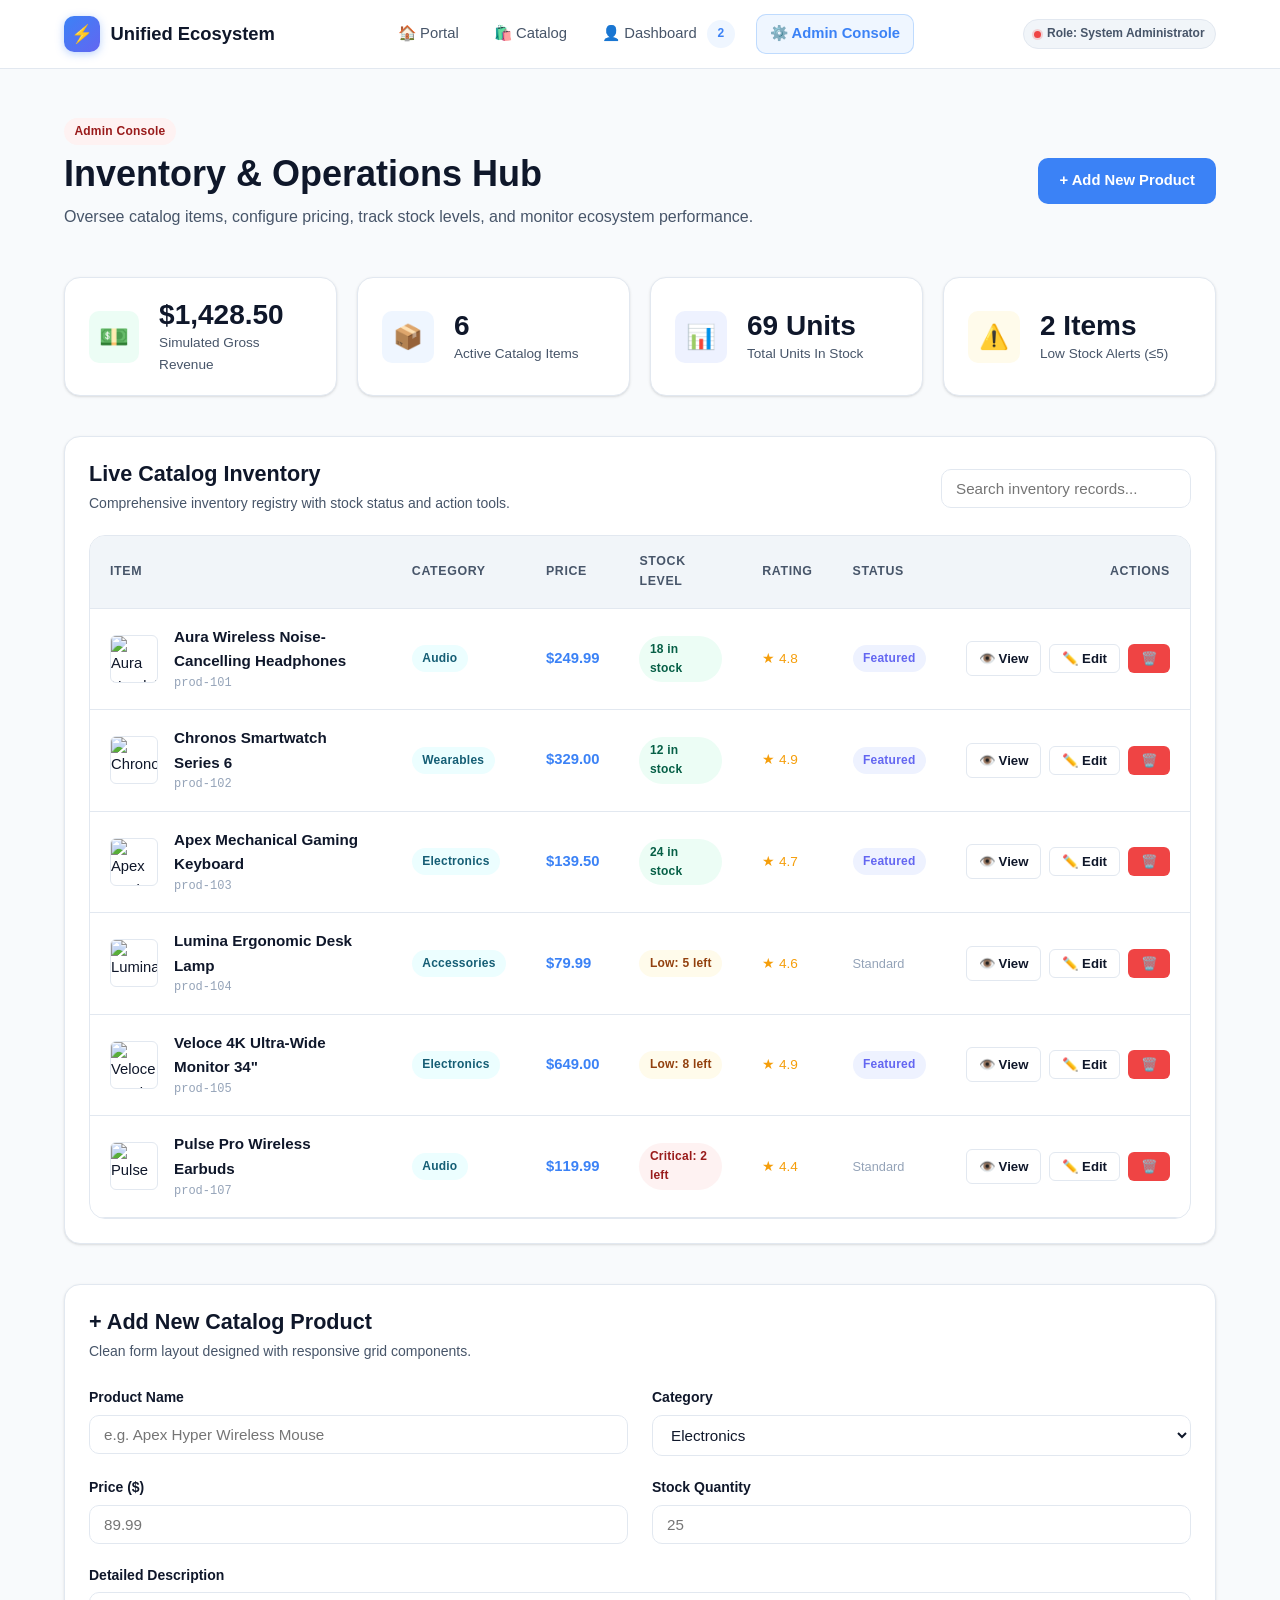
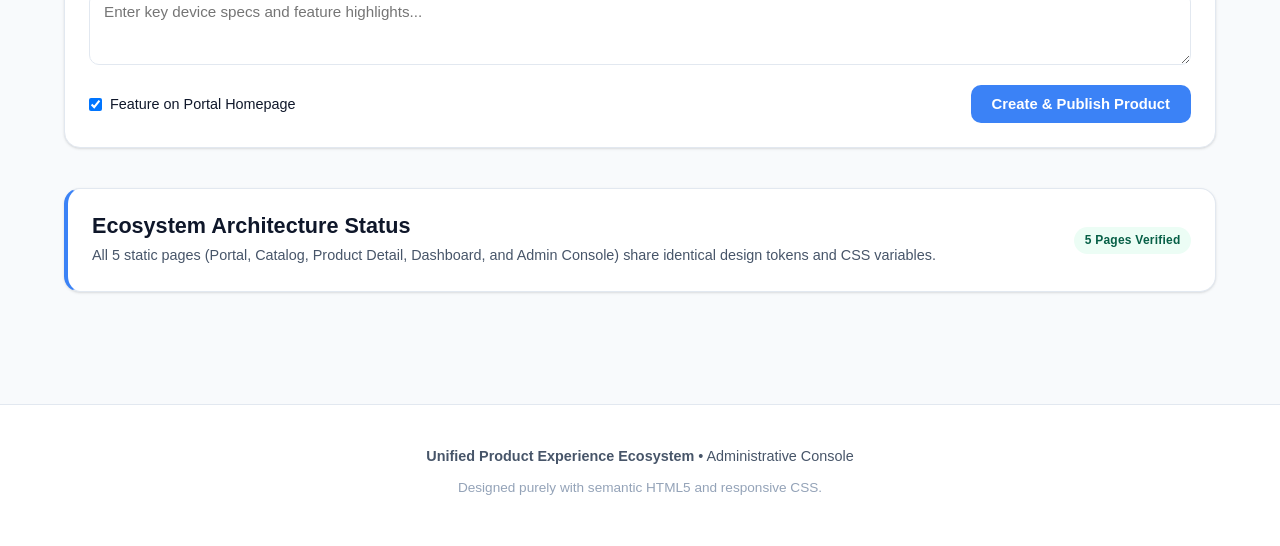
==== admin.html @ 72a85bd0 "feat: add pages, design system, navbar, and core HTML templates for the project ecosystem" ====
<!DOCTYPE html>
<html lang="en">
<head>
  <meta charset="UTF-8">
  <meta name="viewport" content="width=device-width, initial-scale=1.0">
  <title>Admin Operations Console | Unified Product Experience Ecosystem</title>
  <link rel="stylesheet" href="css/design-system.css">
  <link rel="stylesheet" href="css/navbar.css">
  <link rel="stylesheet" href="css/pages.css">
</head>
<body>

  <!-- Shared Navigation Header -->
  <header class="site-header">
    <div class="container nav-container">
      <a href="index.html" class="brand-logo">
        <div class="brand-icon">⚡</div>
        <span>Unified Ecosystem</span>
      </a>

      <ul class="nav-links">
        <li><a href="index.html" class="nav-link">🏠 Portal</a></li>
        <li><a href="catalog.html" class="nav-link">🛍️ Catalog</a></li>
        <li><a href="dashboard.html" class="nav-link">👤 Dashboard <span class="badge badge-primary" style="margin-left: 4px;">2</span></a></li>
        <li><a href="admin.html" class="nav-link active">⚙️ Admin Console</a></li>
      </ul>

      <div class="nav-actions">
        <div class="role-badge">
          <span class="role-indicator-dot" style="background-color: var(--danger); box-shadow: 0 0 0 2px rgba(239, 68, 68, 0.2);"></span>
          <span>Role: System Administrator</span>
        </div>
      </div>
    </div>
  </header>

  <!-- Main Content -->
  <main class="section">
    <div class="container">
      <!-- Page Title & Actions -->
      <div class="flex items-center justify-between" style="margin-bottom: 2rem; flex-wrap: wrap; gap: 1rem;">
        <div>
          <span class="badge badge-danger">Admin Console</span>
          <h1 style="margin-top: 0.35rem;">Inventory &amp; Operations Hub</h1>
          <p>Oversee catalog items, configure pricing, track stock levels, and monitor ecosystem performance.</p>
        </div>
        <div class="flex gap-2">
          <a href="#add-product-section" class="btn btn-primary">+ Add New Product</a>
        </div>
      </div>

      <!-- Real-time Admin KPI Cards -->
      <div class="metrics-grid">
        <div class="metric-card">
          <div class="metric-icon green">💵</div>
          <div>
            <div class="metric-value">$1,428.50</div>
            <div class="metric-label">Simulated Gross Revenue</div>
          </div>
        </div>
        <div class="metric-card">
          <div class="metric-icon blue">📦</div>
          <div>
            <div class="metric-value">6</div>
            <div class="metric-label">Active Catalog Items</div>
          </div>
        </div>
        <div class="metric-card">
          <div class="metric-icon purple">📊</div>
          <div>
            <div class="metric-value">69 Units</div>
            <div class="metric-label">Total Units In Stock</div>
          </div>
        </div>
        <div class="metric-card">
          <div class="metric-icon amber">⚠️</div>
          <div>
            <div class="metric-value">2 Items</div>
            <div class="metric-label">Low Stock Alerts (≤5)</div>
          </div>
        </div>
      </div>

      <!-- Inventory Management Table -->
      <div class="card" style="margin-bottom: 2.5rem;">
        <div class="flex items-center justify-between" style="margin-bottom: 1.25rem; flex-wrap: wrap; gap: 1rem;">
          <div>
            <h3 style="margin-bottom: 0.25rem;">Live Catalog Inventory</h3>
            <p style="font-size: 0.875rem; margin-bottom: 0;">Comprehensive inventory registry with stock status and action tools.</p>
          </div>
          <div style="min-width: 250px;">
            <input type="text" class="form-control" placeholder="Search inventory records...">
          </div>
        </div>

        <div class="admin-table-container">
          <table class="admin-table">
            <thead>
              <tr>
                <th>Item</th>
                <th>Category</th>
                <th>Price</th>
                <th>Stock Level</th>
                <th>Rating</th>
                <th>Status</th>
                <th style="text-align: right;">Actions</th>
              </tr>
            </thead>
            <tbody>
              <!-- Row 1 -->
              <tr>
                <td>
                  <div class="flex items-center gap-2">
                    <img src="https://images.unsplash.com/photo-1505740420928-5e560c06d30e?w=700&auto=format&fit=crop&q=80" alt="Aura Headphones" class="admin-table-thumb">
                    <div>
                      <strong style="color: var(--text-primary); font-size: 0.95rem;">Aura Wireless Noise-Cancelling Headphones</strong>
                      <div style="font-size: 0.75rem; color: var(--text-muted); font-family: var(--font-mono);">prod-101</div>
                    </div>
                  </div>
                </td>
                <td><span class="badge badge-info">Audio</span></td>
                <td><strong style="color: var(--primary);">$249.99</strong></td>
                <td><span class="badge badge-success">18 in stock</span></td>
                <td><span style="color: var(--warning); font-size: 0.85rem;">★ 4.8</span></td>
                <td><span class="badge badge-secondary">Featured</span></td>
                <td style="text-align: right;">
                  <div class="flex items-center gap-1" style="justify-content: flex-end;">
                    <a href="product-detail.html" class="btn btn-sm btn-outline" title="Inspect page">👁️ View</a>
                    <button class="btn btn-sm btn-outline" type="button">✏️ Edit</button>
                    <button class="btn btn-sm btn-danger" type="button">🗑️</button>
                  </div>
                </td>
              </tr>

              <!-- Row 2 -->
              <tr>
                <td>
                  <div class="flex items-center gap-2">
                    <img src="https://images.unsplash.com/photo-1523275335684-37898b6baf30?w=700&auto=format&fit=crop&q=80" alt="Chronos Smartwatch" class="admin-table-thumb">
                    <div>
                      <strong style="color: var(--text-primary); font-size: 0.95rem;">Chronos Smartwatch Series 6</strong>
                      <div style="font-size: 0.75rem; color: var(--text-muted); font-family: var(--font-mono);">prod-102</div>
                    </div>
                  </div>
                </td>
                <td><span class="badge badge-info">Wearables</span></td>
                <td><strong style="color: var(--primary);">$329.00</strong></td>
                <td><span class="badge badge-success">12 in stock</span></td>
                <td><span style="color: var(--warning); font-size: 0.85rem;">★ 4.9</span></td>
                <td><span class="badge badge-secondary">Featured</span></td>
                <td style="text-align: right;">
                  <div class="flex items-center gap-1" style="justify-content: flex-end;">
                    <a href="product-detail.html" class="btn btn-sm btn-outline" title="Inspect page">👁️ View</a>
                    <button class="btn btn-sm btn-outline" type="button">✏️ Edit</button>
                    <button class="btn btn-sm btn-danger" type="button">🗑️</button>
                  </div>
                </td>
              </tr>

              <!-- Row 3 -->
              <tr>
                <td>
                  <div class="flex items-center gap-2">
                    <img src="https://images.unsplash.com/photo-1587829741301-dc798b83add3?w=700&auto=format&fit=crop&q=80" alt="Apex Keyboard" class="admin-table-thumb">
                    <div>
                      <strong style="color: var(--text-primary); font-size: 0.95rem;">Apex Mechanical Gaming Keyboard</strong>
                      <div style="font-size: 0.75rem; color: var(--text-muted); font-family: var(--font-mono);">prod-103</div>
                    </div>
                  </div>
                </td>
                <td><span class="badge badge-info">Electronics</span></td>
                <td><strong style="color: var(--primary);">$139.50</strong></td>
                <td><span class="badge badge-success">24 in stock</span></td>
                <td><span style="color: var(--warning); font-size: 0.85rem;">★ 4.7</span></td>
                <td><span class="badge badge-secondary">Featured</span></td>
                <td style="text-align: right;">
                  <div class="flex items-center gap-1" style="justify-content: flex-end;">
                    <a href="product-detail.html" class="btn btn-sm btn-outline" title="Inspect page">👁️ View</a>
                    <button class="btn btn-sm btn-outline" type="button">✏️ Edit</button>
                    <button class="btn btn-sm btn-danger" type="button">🗑️</button>
                  </div>
                </td>
              </tr>

              <!-- Row 4 -->
              <tr>
                <td>
                  <div class="flex items-center gap-2">
                    <img src="https://images.unsplash.com/photo-1534073828943-f801091bb18c?w=700&auto=format&fit=crop&q=80" alt="Lumina Lamp" class="admin-table-thumb">
                    <div>
                      <strong style="color: var(--text-primary); font-size: 0.95rem;">Lumina Ergonomic Desk Lamp</strong>
                      <div style="font-size: 0.75rem; color: var(--text-muted); font-family: var(--font-mono);">prod-104</div>
                    </div>
                  </div>
                </td>
                <td><span class="badge badge-info">Accessories</span></td>
                <td><strong style="color: var(--primary);">$79.99</strong></td>
                <td><span class="badge badge-warning">Low: 5 left</span></td>
                <td><span style="color: var(--warning); font-size: 0.85rem;">★ 4.6</span></td>
                <td><span style="color: var(--text-muted); font-size: 0.8rem;">Standard</span></td>
                <td style="text-align: right;">
                  <div class="flex items-center gap-1" style="justify-content: flex-end;">
                    <a href="product-detail.html" class="btn btn-sm btn-outline" title="Inspect page">👁️ View</a>
                    <button class="btn btn-sm btn-outline" type="button">✏️ Edit</button>
                    <button class="btn btn-sm btn-danger" type="button">🗑️</button>
                  </div>
                </td>
              </tr>

              <!-- Row 5 -->
              <tr>
                <td>
                  <div class="flex items-center gap-2">
                    <img src="https://images.unsplash.com/photo-1527443224154-c4a3942d3acf?w=700&auto=format&fit=crop&q=80" alt="Veloce Monitor" class="admin-table-thumb">
                    <div>
                      <strong style="color: var(--text-primary); font-size: 0.95rem;">Veloce 4K Ultra-Wide Monitor 34"</strong>
                      <div style="font-size: 0.75rem; color: var(--text-muted); font-family: var(--font-mono);">prod-105</div>
                    </div>
                  </div>
                </td>
                <td><span class="badge badge-info">Electronics</span></td>
                <td><strong style="color: var(--primary);">$649.00</strong></td>
                <td><span class="badge badge-warning">Low: 8 left</span></td>
                <td><span style="color: var(--warning); font-size: 0.85rem;">★ 4.9</span></td>
                <td><span class="badge badge-secondary">Featured</span></td>
                <td style="text-align: right;">
                  <div class="flex items-center gap-1" style="justify-content: flex-end;">
                    <a href="product-detail.html" class="btn btn-sm btn-outline" title="Inspect page">👁️ View</a>
                    <button class="btn btn-sm btn-outline" type="button">✏️ Edit</button>
                    <button class="btn btn-sm btn-danger" type="button">🗑️</button>
                  </div>
                </td>
              </tr>

              <!-- Row 6 -->
              <tr>
                <td>
                  <div class="flex items-center gap-2">
                    <img src="https://images.unsplash.com/photo-1590658268037-6bf12165a8df?w=700&auto=format&fit=crop&q=80" alt="Pulse Pro Earbuds" class="admin-table-thumb">
                    <div>
                      <strong style="color: var(--text-primary); font-size: 0.95rem;">Pulse Pro Wireless Earbuds</strong>
                      <div style="font-size: 0.75rem; color: var(--text-muted); font-family: var(--font-mono);">prod-107</div>
                    </div>
                  </div>
                </td>
                <td><span class="badge badge-info">Audio</span></td>
                <td><strong style="color: var(--primary);">$119.99</strong></td>
                <td><span class="badge badge-danger">Critical: 2 left</span></td>
                <td><span style="color: var(--warning); font-size: 0.85rem;">★ 4.4</span></td>
                <td><span style="color: var(--text-muted); font-size: 0.8rem;">Standard</span></td>
                <td style="text-align: right;">
                  <div class="flex items-center gap-1" style="justify-content: flex-end;">
                    <a href="product-detail.html" class="btn btn-sm btn-outline" title="Inspect page">👁️ View</a>
                    <button class="btn btn-sm btn-outline" type="button">✏️ Edit</button>
                    <button class="btn btn-sm btn-danger" type="button">🗑️</button>
                  </div>
                </td>
              </tr>
            </tbody>
          </table>
        </div>
      </div>

      <!-- Add Product Form Card -->
      <div class="card" id="add-product-section" style="margin-bottom: 2.5rem;">
        <h3 style="margin-bottom: 0.25rem;">+ Add New Catalog Product</h3>
        <p style="font-size: 0.875rem; margin-bottom: 1.5rem;">Clean form layout designed with responsive grid components.</p>
        
        <form action="#" method="get">
          <div class="grid grid-cols-2">
            <div class="form-group">
              <label class="form-label">Product Name</label>
              <input type="text" class="form-control" placeholder="e.g. Apex Hyper Wireless Mouse">
            </div>
            <div class="form-group">
              <label class="form-label">Category</label>
              <select class="form-select">
                <option>Electronics</option>
                <option>Audio</option>
                <option>Wearables</option>
                <option>Accessories</option>
              </select>
            </div>
          </div>

          <div class="grid grid-cols-2">
            <div class="form-group">
              <label class="form-label">Price ($)</label>
              <input type="number" class="form-control" placeholder="89.99">
            </div>
            <div class="form-group">
              <label class="form-label">Stock Quantity</label>
              <input type="number" class="form-control" placeholder="25">
            </div>
          </div>

          <div class="form-group">
            <label class="form-label">Detailed Description</label>
            <textarea class="form-control" rows="3" placeholder="Enter key device specs and feature highlights..."></textarea>
          </div>

          <div class="flex justify-between items-center" style="margin-top: 1rem;">
            <label class="flex items-center gap-1" style="font-size: 0.9rem; cursor: pointer;">
              <input type="checkbox" checked> Feature on Portal Homepage
            </label>
            <button type="button" class="btn btn-primary">Create &amp; Publish Product</button>
          </div>
        </form>
      </div>

      <!-- System Diagnostic Overview -->
      <div class="card" style="background-color: var(--bg-surface); border-left: 4px solid var(--primary);">
        <div class="flex items-center justify-between" style="flex-wrap: wrap; gap: 1rem;">
          <div>
            <h3 style="margin-bottom: 0.25rem;">Ecosystem Architecture Status</h3>
            <p style="margin-bottom: 0; font-size: 0.9rem;">
              All 5 static pages (Portal, Catalog, Product Detail, Dashboard, and Admin Console) share identical design tokens and CSS variables.
            </p>
          </div>
          <span class="badge badge-success">5 Pages Verified</span>
        </div>
      </div>
    </div>
  </main>

  <!-- Site Footer -->
  <footer class="site-footer">
    <div class="container">
      <p><strong>Unified Product Experience Ecosystem</strong> &bull; Administrative Console</p>
      <p style="color: var(--text-muted); font-size: 0.85rem;">Designed purely with semantic HTML5 and responsive CSS.</p>
    </div>
  </footer>

</body>
</html>
---- css/design-system.css ----
/* ==========================================================================
   UNIFIED PRODUCT EXPERIENCE ECOSYSTEM - DESIGN SYSTEM
   ========================================================================== */

:root {
  /* Color Palette - Light Theme Default */
  --bg-primary: #f8fafc;
  --bg-surface: #ffffff;
  --bg-card: #ffffff;
  --bg-elevated: #f1f5f9;
  --bg-overlay: rgba(15, 23, 42, 0.6);
  
  --text-primary: #0f172a;
  --text-secondary: #475569;
  --text-muted: #94a3b8;
  --text-inverse: #ffffff;

  --border-color: #e2e8f0;
  --border-focus: #3b82f6;

  /* Accent Colors */
  --primary: #3b82f6;
  --primary-hover: #2563eb;
  --primary-light: #eff6ff;
  --primary-border: #bfdbfe;

  --secondary: #6366f1;
  --secondary-hover: #4f46e5;
  --secondary-light: #eef2ff;

  --success: #10b981;
  --success-bg: #ecfdf5;
  --success-text: #065f46;

  --warning: #f59e0b;
  --warning-bg: #fffbeb;
  --warning-text: #92400e;

  --danger: #ef4444;
  --danger-bg: #fef2f2;
  --danger-text: #991b1b;

  --info: #06b6d4;
  --info-bg: #ecfeff;
  --info-text: #155e75;

  /* Typography */
  --font-sans: 'Inter', -apple-system, BlinkMacSystemFont, "Segoe UI", Roboto, "Helvetica Neue", Arial, sans-serif;
  --font-mono: ui-monospace, SFMono-Regular, Menlo, Monaco, Consolas, monospace;

  /* Elevation & Shadows */
  --shadow-xs: 0 1px 2px 0 rgba(0, 0, 0, 0.05);
  --shadow-sm: 0 1px 3px 0 rgba(0, 0, 0, 0.1), 0 1px 2px -1px rgba(0, 0, 0, 0.1);
  --shadow-md: 0 4px 6px -1px rgba(0, 0, 0, 0.1), 0 2px 4px -2px rgba(0, 0, 0, 0.1);
  --shadow-lg: 0 10px 15px -3px rgba(0, 0, 0, 0.1), 0 4px 6px -4px rgba(0, 0, 0, 0.1);
  --shadow-xl: 0 20px 25px -5px rgba(0, 0, 0, 0.1), 0 8px 10px -6px rgba(0, 0, 0, 0.1);

  /* Radius */
  --radius-sm: 6px;
  --radius-md: 10px;
  --radius-lg: 16px;
  --radius-xl: 24px;
  --radius-full: 9999px;

  /* Transitions */
  --transition-fast: 150ms cubic-bezier(0.4, 0, 0.2, 1);
  --transition-base: 250ms cubic-bezier(0.4, 0, 0.2, 1);
  --transition-smooth: 350ms cubic-bezier(0.4, 0, 0.2, 1);
}

/* Dark Theme Overrides */
[data-theme="dark"] {
  --bg-primary: #0b0f19;
  --bg-surface: #111827;
  --bg-card: #172033;
  --bg-elevated: #1f293d;
  --bg-overlay: rgba(3, 7, 18, 0.8);

  --text-primary: #f8fafc;
  --text-secondary: #cbd5e1;
  --text-muted: #64748b;
  --text-inverse: #0f172a;

  --border-color: #27354f;
  --border-focus: #60a5fa;

  --primary: #3b82f6;
  --primary-hover: #60a5fa;
  --primary-light: #1e293b;
  --primary-border: #1e3a8a;

  --secondary: #818cf8;
  --secondary-hover: #a5b4fc;
  --secondary-light: #1e1b4b;

  --success: #34d399;
  --success-bg: #064e3b;
  --success-text: #a7f3d0;

  --warning: #fbbf24;
  --warning-bg: #78350f;
  --warning-text: #fde68a;

  --danger: #f87171;
  --danger-bg: #7f1d1d;
  --danger-text: #fecaca;

  --info: #38bdf8;
  --info-bg: #164e63;
  --info-text: #bae6fd;

  --shadow-sm: 0 1px 3px 0 rgba(0, 0, 0, 0.4);
  --shadow-md: 0 4px 6px -1px rgba(0, 0, 0, 0.4);
  --shadow-lg: 0 10px 15px -3px rgba(0, 0, 0, 0.5);
  --shadow-xl: 0 20px 25px -5px rgba(0, 0, 0, 0.6);
}

/* Base Reset & Typography */
*, *::before, *::after {
  box-sizing: border-box;
  margin: 0;
  padding: 0;
}

html {
  font-size: 16px;
  scroll-behavior: smooth;
}

body {
  font-family: var(--font-sans);
  background-color: var(--bg-primary);
  color: var(--text-primary);
  line-height: 1.6;
  min-height: 100vh;
  display: flex;
  flex-direction: column;
  transition: background-color var(--transition-base), color var(--transition-base);
}

main {
  flex: 1;
}

h1, h2, h3, h4, h5, h6 {
  color: var(--text-primary);
  line-height: 1.25;
  font-weight: 700;
  margin-bottom: 0.5rem;
}

h1 { font-size: 2.25rem; }
h2 { font-size: 1.75rem; }
h3 { font-size: 1.35rem; }
h4 { font-size: 1.15rem; }

p {
  color: var(--text-secondary);
  margin-bottom: 1rem;
}

a {
  color: var(--primary);
  text-decoration: none;
  transition: color var(--transition-fast);
}

a:hover {
  color: var(--primary-hover);
}

/* Layout Utilities */
.container {
  width: 100%;
  max-width: 1200px;
  margin-left: auto;
  margin-right: auto;
  padding-left: 1.5rem;
  padding-right: 1.5rem;
}

.section {
  padding-top: 3rem;
  padding-bottom: 3rem;
}

.flex { display: flex; }
.flex-col { flex-direction: column; }
.flex-center { align-items: center; justify-content: center; }
.items-center { align-items: center; }
.justify-between { justify-content: space-between; }
.gap-1 { gap: 0.5rem; }
.gap-2 { gap: 1rem; }
.gap-3 { gap: 1.5rem; }
.gap-4 { gap: 2rem; }

.grid {
  display: grid;
  gap: 1.5rem;
}

.grid-cols-1 { grid-template-columns: repeat(1, minmax(0, 1fr)); }
.grid-cols-2 { grid-template-columns: repeat(2, minmax(0, 1fr)); }
.grid-cols-3 { grid-template-columns: repeat(3, minmax(0, 1fr)); }
.grid-cols-4 { grid-template-columns: repeat(4, minmax(0, 1fr)); }

@media (max-width: 1024px) {
  .grid-cols-4 { grid-template-columns: repeat(2, minmax(0, 1fr)); }
  .grid-cols-3 { grid-template-columns: repeat(2, minmax(0, 1fr)); }
}

@media (max-width: 640px) {
  .grid-cols-4, .grid-cols-3, .grid-cols-2 { grid-template-columns: repeat(1, minmax(0, 1fr)); }
}

/* Cards & Surfaces */
.card {
  background-color: var(--bg-card);
  border: 1px solid var(--border-color);
  border-radius: var(--radius-lg);
  padding: 1.5rem;
  box-shadow: var(--shadow-sm);
  transition: transform var(--transition-fast), box-shadow var(--transition-fast), border-color var(--transition-fast);
  position: relative;
  overflow: hidden;
}

.card:hover {
  box-shadow: var(--shadow-md);
}

.card-interactive:hover {
  transform: translateY(-4px);
  border-color: var(--primary);
  box-shadow: var(--shadow-lg);
}

.card-glass {
  background: rgba(255, 255, 255, 0.7);
  backdrop-filter: blur(12px);
  -webkit-backdrop-filter: blur(12px);
}

[data-theme="dark"] .card-glass {
  background: rgba(23, 32, 51, 0.75);
}

/* Buttons */
.btn {
  display: inline-flex;
  align-items: center;
  justify-content: center;
  gap: 0.5rem;
  font-family: inherit;
  font-size: 0.925rem;
  font-weight: 600;
  padding: 0.625rem 1.25rem;
  border-radius: var(--radius-md);
  border: 1px solid transparent;
  cursor: pointer;
  transition: all var(--transition-fast);
  text-decoration: none;
  white-space: nowrap;
}

.btn:active {
  transform: scale(0.98);
}

.btn-primary {
  background-color: var(--primary);
  color: #ffffff;
}
.btn-primary:hover {
  background-color: var(--primary-hover);
  color: #ffffff;
}

.btn-secondary {
  background-color: var(--secondary);
  color: #ffffff;
}
.btn-secondary:hover {
  background-color: var(--secondary-hover);
  color: #ffffff;
}

.btn-outline {
  background-color: transparent;
  border-color: var(--border-color);
  color: var(--text-primary);
}
.btn-outline:hover {
  background-color: var(--bg-elevated);
  border-color: var(--text-muted);
}

.btn-danger {
  background-color: var(--danger);
  color: #ffffff;
}
.btn-danger:hover {
  background-color: #dc2626;
  color: #ffffff;
}

.btn-sm {
  padding: 0.375rem 0.75rem;
  font-size: 0.825rem;
  border-radius: var(--radius-sm);
}

.btn-lg {
  padding: 0.875rem 1.75rem;
  font-size: 1.05rem;
  border-radius: var(--radius-md);
}

.btn-icon {
  padding: 0.5rem;
  border-radius: var(--radius-full);
}

/* Badges */
.badge {
  display: inline-flex;
  align-items: center;
  gap: 0.35rem;
  font-size: 0.75rem;
  font-weight: 600;
  padding: 0.25rem 0.65rem;
  border-radius: var(--radius-full);
  letter-spacing: 0.02em;
}

.badge-primary { background-color: var(--primary-light); color: var(--primary); }
.badge-secondary { background-color: var(--secondary-light); color: var(--secondary); }
.badge-success { background-color: var(--success-bg); color: var(--success-text); }
.badge-warning { background-color: var(--warning-bg); color: var(--warning-text); }
.badge-danger { background-color: var(--danger-bg); color: var(--danger-text); }
.badge-info { background-color: var(--info-bg); color: var(--info-text); }

/* Form Controls */
.form-group {
  margin-bottom: 1.25rem;
  display: flex;
  flex-direction: column;
  gap: 0.4rem;
}

.form-label {
  font-size: 0.875rem;
  font-weight: 600;
  color: var(--text-primary);
}

.form-control, .form-select, textarea.form-control {
  width: 100%;
  font-family: inherit;
  font-size: 0.95rem;
  color: var(--text-primary);
  background-color: var(--bg-surface);
  border: 1px solid var(--border-color);
  border-radius: var(--radius-md);
  padding: 0.625rem 0.875rem;
  transition: border-color var(--transition-fast), box-shadow var(--transition-fast);
}

.form-control:focus, .form-select:focus, textarea.form-control:focus {
  outline: none;
  border-color: var(--border-focus);
  box-shadow: 0 0 0 3px rgba(59, 130, 246, 0.2);
}

/* Modals */
.modal-backdrop {
  position: fixed;
  inset: 0;
  background-color: var(--bg-overlay);
  display: flex;
  align-items: center;
  justify-content: center;
  padding: 1.5rem;
  z-index: 1000;
  opacity: 0;
  visibility: hidden;
  transition: opacity var(--transition-base), visibility var(--transition-base);
}

.modal-backdrop.active {
  opacity: 1;
  visibility: visible;
}

.modal-content {
  background-color: var(--bg-surface);
  border: 1px solid var(--border-color);
  border-radius: var(--radius-xl);
  width: 100%;
  max-width: 580px;
  max-height: 90vh;
  overflow-y: auto;
  box-shadow: var(--shadow-xl);
  transform: scale(0.95);
  transition: transform var(--transition-base);
}

.modal-backdrop.active .modal-content {
  transform: scale(1);
}

.modal-header {
  padding: 1.25rem 1.5rem;
  border-bottom: 1px solid var(--border-color);
  display: flex;
  align-items: center;
  justify-content: space-between;
}

.modal-body {
  padding: 1.5rem;
}

.modal-footer {
  padding: 1.25rem 1.5rem;
  border-top: 1px solid var(--border-color);
  display: flex;
  align-items: center;
  justify-content: flex-end;
  gap: 0.75rem;
}

/* Toast Notifications */
#toast-container {
  position: fixed;
  bottom: 1.5rem;
  right: 1.5rem;
  z-index: 1100;
  display: flex;
  flex-direction: column;
  gap: 0.75rem;
  pointer-events: none;
}

.toast {
  pointer-events: auto;
  background-color: var(--bg-surface);
  color: var(--text-primary);
  border: 1px solid var(--border-color);
  border-left: 4px solid var(--primary);
  border-radius: var(--radius-md);
  padding: 0.875rem 1.25rem;
  box-shadow: var(--shadow-lg);
  display: flex;
  align-items: center;
  gap: 0.75rem;
  min-width: 280px;
  max-width: 420px;
  animation: slideIn 0.25s ease-out forwards;
}

.toast.toast-success { border-left-color: var(--success); }
.toast.toast-danger { border-left-color: var(--danger); }
.toast.toast-warning { border-left-color: var(--warning); }
.toast.toast-info { border-left-color: var(--info); }

@keyframes slideIn {
  from {
    opacity: 0;
    transform: translateX(30px);
  }
  to {
    opacity: 1;
    transform: translateX(0);
  }
}

/* Footer */
.site-footer {
  background-color: var(--bg-surface);
  border-top: 1px solid var(--border-color);
  padding: 2.5rem 0;
  margin-top: 4rem;
  text-align: center;
}

.site-footer p {
  margin-bottom: 0.5rem;
  font-size: 0.9rem;
}
---- css/navbar.css ----
/* ==========================================================================
   SHARED NAVBAR & ROLE SWITCHER STYLES
   ========================================================================== */

.site-header {
  position: sticky;
  top: 0;
  z-index: 900;
  background-color: var(--bg-surface);
  border-bottom: 1px solid var(--border-color);
  backdrop-filter: blur(12px);
  -webkit-backdrop-filter: blur(12px);
  transition: background-color var(--transition-base), border-color var(--transition-base);
}

.nav-container {
  display: flex;
  align-items: center;
  justify-content: space-between;
  height: 4.25rem;
}

.brand-logo {
  display: flex;
  align-items: center;
  gap: 0.65rem;
  font-weight: 700;
  font-size: 1.15rem;
  color: var(--text-primary);
  text-decoration: none;
}

.brand-icon {
  width: 2.25rem;
  height: 2.25rem;
  background: linear-gradient(135deg, var(--primary), var(--secondary));
  color: white;
  border-radius: var(--radius-md);
  display: flex;
  align-items: center;
  justify-content: center;
  font-size: 1.1rem;
  box-shadow: 0 2px 8px rgba(59, 130, 246, 0.35);
}

.nav-links {
  display: flex;
  align-items: center;
  list-style: none;
  gap: 0.5rem;
}

.nav-link {
  display: inline-flex;
  align-items: center;
  gap: 0.4rem;
  padding: 0.5rem 0.85rem;
  color: var(--text-secondary);
  font-size: 0.925rem;
  font-weight: 500;
  border-radius: var(--radius-md);
  transition: all var(--transition-fast);
  text-decoration: none;
}

.nav-link:hover {
  color: var(--primary);
  background-color: var(--primary-light);
}

.nav-link.active {
  color: var(--primary);
  background-color: var(--primary-light);
  font-weight: 600;
  box-shadow: inset 0 0 0 1px var(--primary-border);
}

.nav-actions {
  display: flex;
  align-items: center;
  gap: 0.75rem;
}

.role-badge {
  font-size: 0.75rem;
  font-weight: 600;
  padding: 0.25rem 0.65rem;
  border-radius: var(--radius-full);
  background-color: var(--bg-elevated);
  border: 1px solid var(--border-color);
  color: var(--text-secondary);
  display: flex;
  align-items: center;
  gap: 0.35rem;
}

.role-indicator-dot {
  width: 7px;
  height: 7px;
  border-radius: 50%;
  background-color: var(--success);
  display: inline-block;
  box-shadow: 0 0 0 2px rgba(16, 185, 129, 0.2);
}

.theme-toggle-btn {
  background: var(--bg-surface);
  border: 1px solid var(--border-color);
  color: var(--text-secondary);
  width: 2.35rem;
  height: 2.35rem;
  border-radius: var(--radius-md);
  display: flex;
  align-items: center;
  justify-content: center;
  cursor: pointer;
  transition: all var(--transition-fast);
}

.theme-toggle-btn:hover {
  background-color: var(--bg-elevated);
  color: var(--primary);
  border-color: var(--primary);
}

.mobile-toggle {
  display: none;
  background: none;
  border: none;
  font-size: 1.5rem;
  color: var(--text-primary);
  cursor: pointer;
  padding: 0.25rem;
}

@media (max-width: 868px) {
  .mobile-toggle {
    display: block;
  }

  .nav-links {
    position: absolute;
    top: 4.25rem;
    left: 0;
    right: 0;
    background-color: var(--bg-surface);
    border-bottom: 1px solid var(--border-color);
    flex-direction: column;
    padding: 1rem 1.5rem;
    gap: 0.5rem;
    display: none;
    box-shadow: var(--shadow-lg);
  }

  .nav-links.show {
    display: flex;
  }

  .nav-link {
    width: 100%;
    padding: 0.75rem 1rem;
  }

  .role-badge {
    display: none;
  }
}
---- css/pages.css ----
/* ==========================================================================
   PAGE-SPECIFIC COMPONENT & LAYOUT STYLING
   ========================================================================== */

/* Hero Banner (index.html) */
.hero {
  padding: 4.5rem 0 3.5rem;
  background: radial-gradient(circle at 50% 15%, rgba(59, 130, 246, 0.12) 0%, transparent 60%);
  text-align: center;
}

.hero-tag {
  display: inline-flex;
  align-items: center;
  gap: 0.5rem;
  padding: 0.35rem 0.85rem;
  background-color: var(--primary-light);
  border: 1px solid var(--primary-border);
  color: var(--primary);
  font-size: 0.85rem;
  font-weight: 600;
  border-radius: var(--radius-full);
  margin-bottom: 1.25rem;
}

.hero-title {
  font-size: 3rem;
  font-weight: 800;
  letter-spacing: -0.025em;
  margin-bottom: 1.25rem;
  background: linear-gradient(135deg, var(--text-primary) 30%, var(--primary));
  -webkit-background-clip: text;
  -webkit-text-fill-color: transparent;
}

.hero-desc {
  max-width: 680px;
  margin: 0 auto 2rem;
  font-size: 1.15rem;
  color: var(--text-secondary);
}

/* Architecture Flow Visualizer (index.html) */
.architecture-container {
  display: grid;
  grid-template-columns: repeat(3, 1fr);
  gap: 1.5rem;
  position: relative;
  margin: 2.5rem 0;
}

.arch-node {
  background: var(--bg-surface);
  border: 1px solid var(--border-color);
  border-radius: var(--radius-lg);
  padding: 1.5rem;
  text-align: left;
  box-shadow: var(--shadow-sm);
  transition: transform var(--transition-fast), border-color var(--transition-fast);
}

.arch-node:hover {
  transform: translateY(-4px);
  border-color: var(--primary);
}

.arch-hub {
  grid-column: 1 / -1;
  background: linear-gradient(135deg, var(--bg-surface), var(--primary-light));
  border: 2px dashed var(--primary);
  text-align: center;
  padding: 1.75rem;
}

@media (max-width: 768px) {
  .architecture-container {
    grid-template-columns: 1fr;
  }
}

/* Metric / KPI Cards */
.metrics-grid {
  display: grid;
  grid-template-columns: repeat(4, 1fr);
  gap: 1.25rem;
  margin-bottom: 2.5rem;
}

.metric-card {
  background-color: var(--bg-surface);
  border: 1px solid var(--border-color);
  border-radius: var(--radius-lg);
  padding: 1.25rem 1.5rem;
  display: flex;
  align-items: center;
  gap: 1.25rem;
  box-shadow: var(--shadow-sm);
}

.metric-icon {
  width: 3.25rem;
  height: 3.25rem;
  border-radius: var(--radius-md);
  display: flex;
  align-items: center;
  justify-content: center;
  font-size: 1.5rem;
}

.metric-icon.blue { background-color: var(--primary-light); color: var(--primary); }
.metric-icon.green { background-color: var(--success-bg); color: var(--success); }
.metric-icon.amber { background-color: var(--warning-bg); color: var(--warning); }
.metric-icon.purple { background-color: var(--secondary-light); color: var(--secondary); }

.metric-value {
  font-size: 1.75rem;
  font-weight: 700;
  color: var(--text-primary);
  line-height: 1.2;
}

.metric-label {
  font-size: 0.85rem;
  color: var(--text-secondary);
  font-weight: 500;
}

@media (max-width: 900px) {
  .metrics-grid {
    grid-template-columns: repeat(2, 1fr);
  }
}

@media (max-width: 500px) {
  .metrics-grid {
    grid-template-columns: 1fr;
  }
}

/* Catalog Layout & Product Cards (catalog.html) */
.catalog-layout {
  display: grid;
  grid-template-columns: 260px 1fr;
  gap: 2rem;
  align-items: start;
}

.filter-sidebar {
  background-color: var(--bg-surface);
  border: 1px solid var(--border-color);
  border-radius: var(--radius-lg);
  padding: 1.5rem;
  position: sticky;
  top: 5.5rem;
}

.filter-group {
  margin-bottom: 1.5rem;
  padding-bottom: 1.5rem;
  border-bottom: 1px solid var(--border-color);
}

.filter-group:last-child {
  margin-bottom: 0;
  padding-bottom: 0;
  border-bottom: none;
}

.filter-title {
  font-size: 0.95rem;
  font-weight: 700;
  margin-bottom: 0.85rem;
  color: var(--text-primary);
}

.product-card {
  display: flex;
  flex-direction: column;
  background-color: var(--bg-card);
  border: 1px solid var(--border-color);
  border-radius: var(--radius-lg);
  overflow: hidden;
  transition: transform var(--transition-fast), box-shadow var(--transition-fast), border-color var(--transition-fast);
  position: relative;
}

.product-card:hover {
  transform: translateY(-5px);
  box-shadow: var(--shadow-lg);
  border-color: var(--primary-border);
}

.product-image-wrap {
  position: relative;
  width: 100%;
  padding-top: 68%;
  background-color: var(--bg-elevated);
  overflow: hidden;
}

.product-image-wrap img {
  position: absolute;
  top: 0;
  left: 0;
  width: 100%;
  height: 100%;
  object-fit: cover;
  transition: transform 0.4s ease;
}

.product-card:hover .product-image-wrap img {
  transform: scale(1.05);
}

.product-favorite-btn {
  position: absolute;
  top: 0.75rem;
  right: 0.75rem;
  width: 2.25rem;
  height: 2.25rem;
  border-radius: var(--radius-full);
  background-color: var(--bg-surface);
  border: 1px solid var(--border-color);
  display: flex;
  align-items: center;
  justify-content: center;
  font-size: 1.1rem;
  cursor: pointer;
  box-shadow: var(--shadow-sm);
  transition: all var(--transition-fast);
  z-index: 2;
}

.product-favorite-btn:hover {
  transform: scale(1.1);
}

.product-favorite-btn.active {
  color: #ef4444;
}

.product-card-body {
  padding: 1.25rem;
  display: flex;
  flex-direction: column;
  flex: 1;
}

.product-title {
  font-size: 1.05rem;
  font-weight: 600;
  margin-bottom: 0.4rem;
  line-height: 1.35;
  color: var(--text-primary);
  display: -webkit-box;
  -webkit-line-clamp: 2;
  -webkit-box-orient: vertical;
  overflow: hidden;
}

.product-desc-snippet {
  font-size: 0.85rem;
  color: var(--text-secondary);
  margin-bottom: 0.75rem;
  display: -webkit-box;
  -webkit-line-clamp: 2;
  -webkit-box-orient: vertical;
  overflow: hidden;
}

.product-price-row {
  margin-top: auto;
  display: flex;
  align-items: baseline;
  justify-content: space-between;
  margin-bottom: 1rem;
}

.product-price {
  font-size: 1.35rem;
  font-weight: 800;
  color: var(--primary);
}

.product-card-actions {
  display: grid;
  grid-template-columns: 1fr 1fr;
  gap: 0.5rem;
}

@media (max-width: 868px) {
  .catalog-layout {
    grid-template-columns: 1fr;
  }
  .filter-sidebar {
    position: static;
  }
}

/* Product Detail Page (product-detail.html) */
.product-detail-grid {
  display: grid;
  grid-template-columns: 1.1fr 1fr;
  gap: 3.5rem;
  align-items: start;
}

.detail-gallery {
  position: sticky;
  top: 5.5rem;
}

.detail-main-img {
  width: 100%;
  height: 440px;
  object-fit: cover;
  border-radius: var(--radius-xl);
  border: 1px solid var(--border-color);
  box-shadow: var(--shadow-md);
  background-color: var(--bg-elevated);
}

.specs-table {
  width: 100%;
  border-collapse: collapse;
  margin: 1.5rem 0;
  font-size: 0.95rem;
}

.specs-table td {
  padding: 0.75rem 1rem;
  border-bottom: 1px solid var(--border-color);
}

.specs-table td:first-child {
  font-weight: 600;
  color: var(--text-secondary);
  width: 40%;
}

@media (max-width: 868px) {
  .product-detail-grid {
    grid-template-columns: 1fr;
    gap: 2rem;
  }
  .detail-gallery {
    position: static;
  }
  .detail-main-img {
    height: 320px;
  }
}

/* User Dashboard (dashboard.html) */
.dashboard-grid {
  display: grid;
  grid-template-columns: 320px 1fr;
  gap: 2rem;
  align-items: start;
}

.user-profile-card {
  text-align: center;
  padding: 2rem 1.5rem;
}

.user-avatar-wrap {
  width: 6.5rem;
  height: 6.5rem;
  border-radius: var(--radius-full);
  margin: 0 auto 1.25rem;
  overflow: hidden;
  border: 3px solid var(--primary);
  box-shadow: var(--shadow-md);
}

.user-avatar-wrap img {
  width: 100%;
  height: 100%;
  object-fit: cover;
}

.order-timeline-item {
  background-color: var(--bg-surface);
  border: 1px solid var(--border-color);
  border-radius: var(--radius-lg);
  padding: 1.25rem 1.5rem;
  margin-bottom: 1.25rem;
  box-shadow: var(--shadow-xs);
  transition: transform var(--transition-fast);
}

.order-timeline-item:hover {
  transform: translateX(4px);
  border-color: var(--primary-border);
}

@media (max-width: 868px) {
  .dashboard-grid {
    grid-template-columns: 1fr;
  }
}

/* Admin Console (admin.html) */
.admin-table-container {
  overflow-x: auto;
  border: 1px solid var(--border-color);
  border-radius: var(--radius-lg);
  background-color: var(--bg-surface);
}

.admin-table {
  width: 100%;
  border-collapse: collapse;
  text-align: left;
  font-size: 0.925rem;
}

.admin-table th, .admin-table td {
  padding: 1rem 1.25rem;
  border-bottom: 1px solid var(--border-color);
}

.admin-table th {
  background-color: var(--bg-elevated);
  font-weight: 600;
  color: var(--text-secondary);
  text-transform: uppercase;
  font-size: 0.775rem;
  letter-spacing: 0.05em;
}

.admin-table tr:hover td {
  background-color: var(--primary-light);
}

.admin-table-thumb {
  width: 48px;
  height: 48px;
  border-radius: var(--radius-sm);
  object-fit: cover;
  border: 1px solid var(--border-color);
}
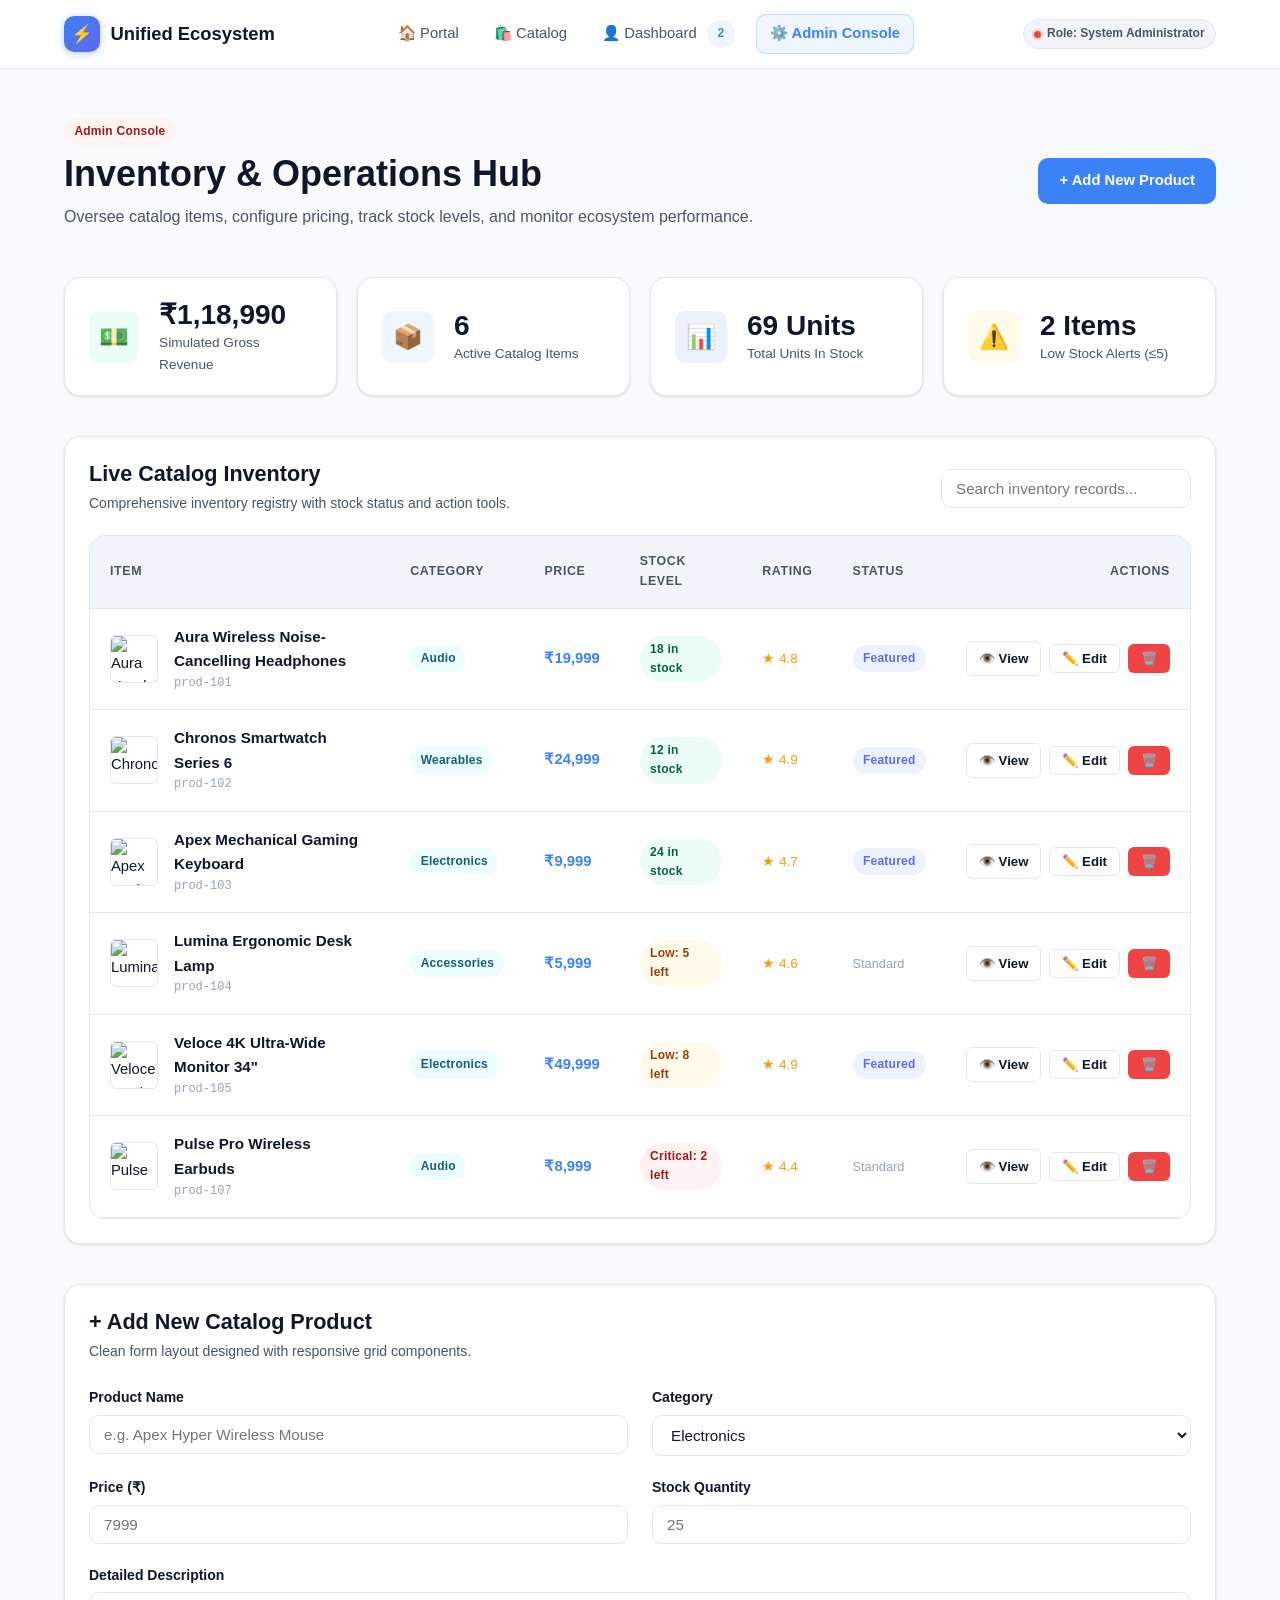
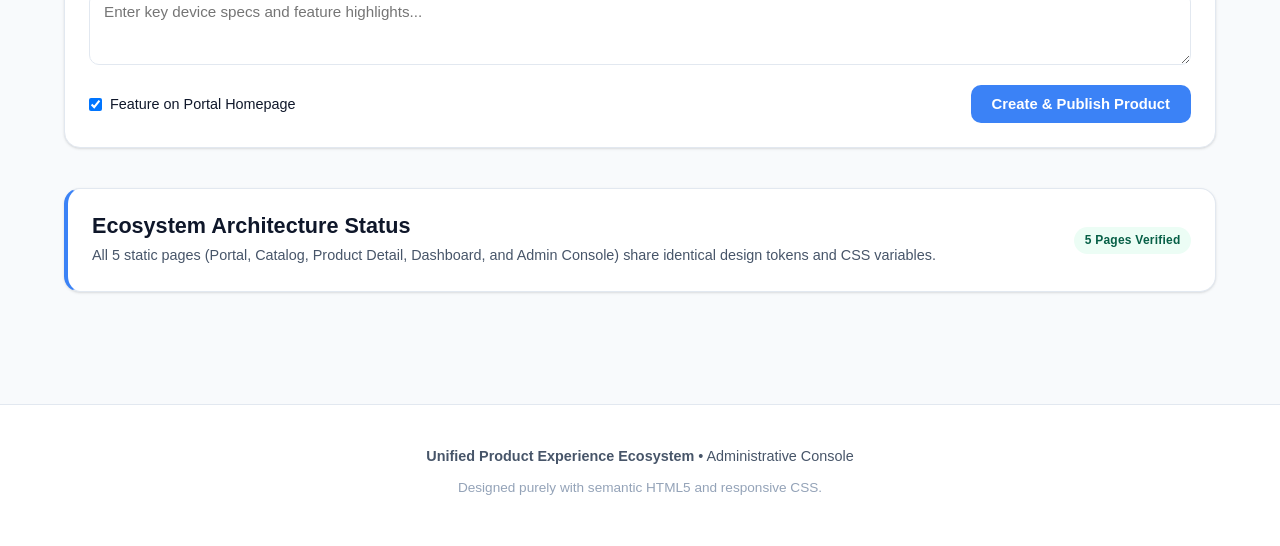
==== commit 5e131ba6: "refactor: localize currency to INR and update user profile details across HTML pages" ====
--- a/admin.html
+++ b/admin.html
@@ -54,7 +54,7 @@
         <div class="metric-card">
           <div class="metric-icon green">💵</div>
           <div>
-            <div class="metric-value">$1,428.50</div>
+            <div class="metric-value">₹1,18,990</div>
             <div class="metric-label">Simulated Gross Revenue</div>
           </div>
         </div>
@@ -119,7 +119,7 @@
                   </div>
                 </td>
                 <td><span class="badge badge-info">Audio</span></td>
-                <td><strong style="color: var(--primary);">$249.99</strong></td>
+                <td><strong style="color: var(--primary);">₹19,999</strong></td>
                 <td><span class="badge badge-success">18 in stock</span></td>
                 <td><span style="color: var(--warning); font-size: 0.85rem;">★ 4.8</span></td>
                 <td><span class="badge badge-secondary">Featured</span></td>
@@ -144,7 +144,7 @@
                   </div>
                 </td>
                 <td><span class="badge badge-info">Wearables</span></td>
-                <td><strong style="color: var(--primary);">$329.00</strong></td>
+                <td><strong style="color: var(--primary);">₹24,999</strong></td>
                 <td><span class="badge badge-success">12 in stock</span></td>
                 <td><span style="color: var(--warning); font-size: 0.85rem;">★ 4.9</span></td>
                 <td><span class="badge badge-secondary">Featured</span></td>
@@ -169,7 +169,7 @@
                   </div>
                 </td>
                 <td><span class="badge badge-info">Electronics</span></td>
-                <td><strong style="color: var(--primary);">$139.50</strong></td>
+                <td><strong style="color: var(--primary);">₹9,999</strong></td>
                 <td><span class="badge badge-success">24 in stock</span></td>
                 <td><span style="color: var(--warning); font-size: 0.85rem;">★ 4.7</span></td>
                 <td><span class="badge badge-secondary">Featured</span></td>
@@ -194,7 +194,7 @@
                   </div>
                 </td>
                 <td><span class="badge badge-info">Accessories</span></td>
-                <td><strong style="color: var(--primary);">$79.99</strong></td>
+                <td><strong style="color: var(--primary);">₹5,999</strong></td>
                 <td><span class="badge badge-warning">Low: 5 left</span></td>
                 <td><span style="color: var(--warning); font-size: 0.85rem;">★ 4.6</span></td>
                 <td><span style="color: var(--text-muted); font-size: 0.8rem;">Standard</span></td>
@@ -219,7 +219,7 @@
                   </div>
                 </td>
                 <td><span class="badge badge-info">Electronics</span></td>
-                <td><strong style="color: var(--primary);">$649.00</strong></td>
+                <td><strong style="color: var(--primary);">₹49,999</strong></td>
                 <td><span class="badge badge-warning">Low: 8 left</span></td>
                 <td><span style="color: var(--warning); font-size: 0.85rem;">★ 4.9</span></td>
                 <td><span class="badge badge-secondary">Featured</span></td>
@@ -244,7 +244,7 @@
                   </div>
                 </td>
                 <td><span class="badge badge-info">Audio</span></td>
-                <td><strong style="color: var(--primary);">$119.99</strong></td>
+                <td><strong style="color: var(--primary);">₹8,999</strong></td>
                 <td><span class="badge badge-danger">Critical: 2 left</span></td>
                 <td><span style="color: var(--warning); font-size: 0.85rem;">★ 4.4</span></td>
                 <td><span style="color: var(--text-muted); font-size: 0.8rem;">Standard</span></td>
@@ -285,8 +285,8 @@
 
           <div class="grid grid-cols-2">
             <div class="form-group">
-              <label class="form-label">Price ($)</label>
-              <input type="number" class="form-control" placeholder="89.99">
+              <label class="form-label">Price (₹)</label>
+              <input type="number" class="form-control" placeholder="7999">
             </div>
             <div class="form-group">
               <label class="form-label">Stock Quantity</label>
